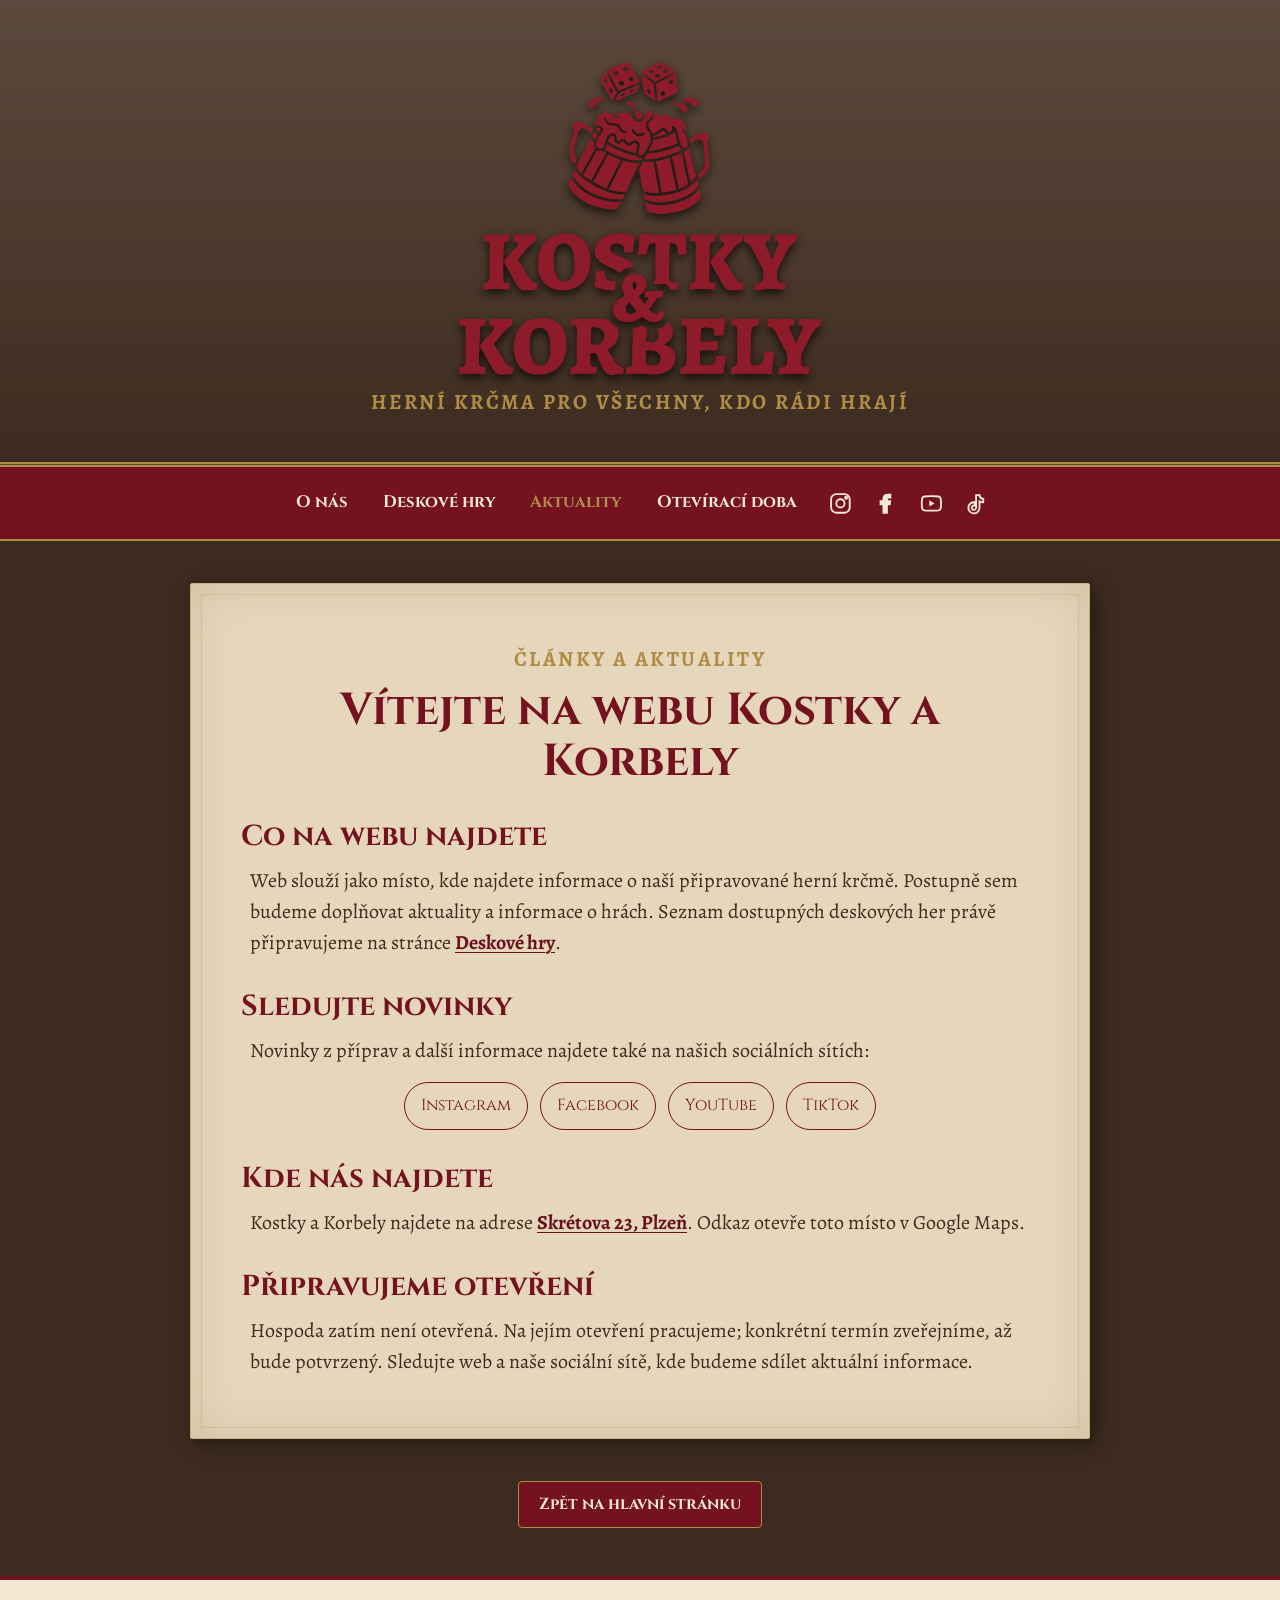
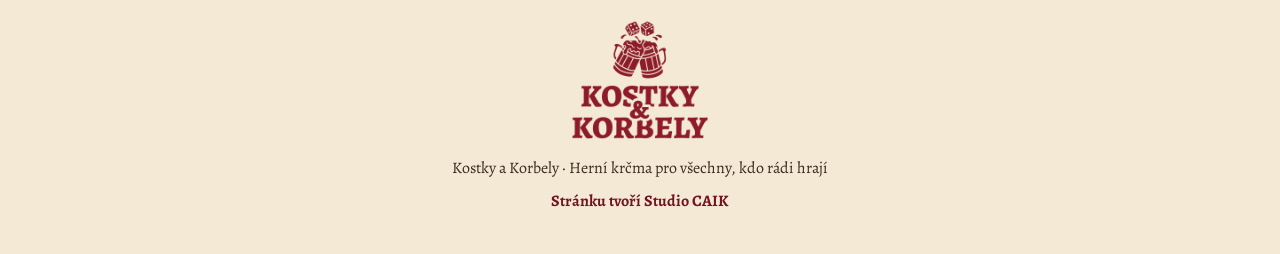
==== aktuality.html @ 13aeaba5 "feat(web): expand KaK site with pages and map" ====
<!DOCTYPE html>
<html lang="cs">
<head>
    <meta charset="UTF-8">
    <meta name="viewport" content="width=device-width, initial-scale=1.0">
    <meta name="description" content="Aktuality a informace o webu, sociálních sítích a přípravách herní krčmy Kostky a Korbely.">
    <title>Aktuality | Kostky a Korbely</title>
    <link rel="stylesheet" href="style.css">
    <link rel="preconnect" href="https://fonts.googleapis.com">
    <link rel="preconnect" href="https://fonts.gstatic.com" crossorigin>
    <link href="https://fonts.googleapis.com/css2?family=Alegreya:ital,wght@0,400..900;1,400..900&family=Alegreya+SC:wght@400;700&family=Cinzel:wght@400;700;900&display=swap" rel="stylesheet">
</head>
<body>
    <header class="site-header">
        <a class="logo-frame logo-link" href="index.html" aria-label="Kostky a Korbely – hlavní stránka">
            <img src="assets/images/kak-logo-new.png" alt="Logo Kostky a Korbely" class="main-logo">
        </a>
        <p class="header-subtitle">Herní krčma pro všechny, kdo rádi hrají</p>
    </header>

    <nav class="site-nav" aria-label="Hlavní navigace">
        <div class="nav-links">
            <a href="index.html#o-nas">O nás</a>
            <a href="deskovky.html">Deskové hry</a>
            <a href="aktuality.html" aria-current="page">Aktuality</a>
            <a href="index.html#oteviraci-doba">Otevírací doba</a>
        </div>
        <div class="nav-socials" aria-label="Sociální sítě">
            <a href="https://www.instagram.com/kostkyakorbely/" target="_blank" rel="noopener noreferrer" aria-label="Instagram" title="Instagram"><svg viewBox="0 0 24 24" aria-hidden="true"><rect x="3" y="3" width="18" height="18" rx="5"></rect><circle cx="12" cy="12" r="4"></circle><circle cx="17.5" cy="6.5" r="1"></circle></svg></a>
            <a href="https://www.facebook.com/people/Kostky-a-korbely/61594468944132/" target="_blank" rel="noopener noreferrer" aria-label="Facebook" title="Facebook"><svg class="brand-icon" viewBox="0 0 24 24" aria-hidden="true"><path d="M13.5 21v-8h2.7l.4-3.1h-3.1V7.9c0-.9.3-1.5 1.6-1.5h1.7V3.6c-.3 0-1.3-.1-2.5-.1-2.5 0-4.2 1.5-4.2 4.3v2.1H7.3V13h2.8v8h3.4Z"></path></svg></a>
            <a href="https://www.youtube.com/@kostkyakorbely" target="_blank" rel="noopener noreferrer" aria-label="YouTube" title="YouTube"><svg viewBox="0 0 24 24" aria-hidden="true"><path d="M21 7.3a2.8 2.8 0 0 0-2-2C17.2 5 12 5 12 5s-5.2 0-7 .3a2.8 2.8 0 0 0-2 2A29 29 0 0 0 2.7 12 29 29 0 0 0 3 16.7a2.8 2.8 0 0 0 2 2c1.8.3 7 .3 7 .3s5.2 0 7-.3a2.8 2.8 0 0 0 2-2 29 29 0 0 0 .3-4.7A29 29 0 0 0 21 7.3Z"></path><path class="play" d="m10 9 5 3-5 3Z"></path></svg></a>
            <a href="https://www.tiktok.com/@kostkykorbely" target="_blank" rel="noopener noreferrer" aria-label="TikTok" title="TikTok"><svg viewBox="0 0 24 24" aria-hidden="true"><path d="M15 4c.2 2.2 1.4 3.5 3.6 3.7V11a8 8 0 0 1-3.6-1v6.2a5.4 5.4 0 1 1-4.7-5.3v3.3a2.1 2.1 0 1 0 1.4 2V4H15Z"></path></svg></a>
        </div>
    </nav>

    <main class="main-content subpage-content">
        <article class="paper-card article-card" aria-labelledby="article-title">
            <p class="section-label">Články a aktuality</p>
            <h1 id="article-title">Vítejte na webu Kostky a Korbely</h1>

            <h2>Co na webu najdete</h2>
            <p>Web slouží jako místo, kde najdete informace o naší připravované herní krčmě. Postupně sem budeme doplňovat aktuality a informace o hrách. Seznam dostupných deskových her právě připravujeme na stránce <a class="text-link" href="deskovky.html">Deskové hry</a>.</p>

            <h2>Sledujte novinky</h2>
            <p>Novinky z příprav a další informace najdete také na našich sociálních sítích:</p>
            <div class="social-links article-social-links" aria-label="Sociální sítě">
                <a href="https://www.instagram.com/kostkyakorbely/" target="_blank" rel="noopener noreferrer">Instagram</a>
                <a href="https://www.facebook.com/people/Kostky-a-korbely/61594468944132/" target="_blank" rel="noopener noreferrer">Facebook</a>
                <a href="https://www.youtube.com/@kostkyakorbely" target="_blank" rel="noopener noreferrer">YouTube</a>
                <a href="https://www.tiktok.com/@kostkykorbely" target="_blank" rel="noopener noreferrer">TikTok</a>
            </div>

            <h2>Kde nás najdete</h2>
            <p>Kostky a Korbely najdete na adrese <a class="text-link" href="https://www.google.com/maps/search/?api=1&amp;query=Skr%C3%A9tova%2023%2C%20Plze%C5%88" target="_blank" rel="noopener noreferrer">Skrétova 23, Plzeň</a>. Odkaz otevře toto místo v Google Maps.</p>

            <h2>Připravujeme otevření</h2>
            <p>Hospoda zatím není otevřená. Na jejím otevření pracujeme; konkrétní termín zveřejníme, až bude potvrzený. Sledujte web a naše sociální sítě, kde budeme sdílet aktuální informace.</p>
        </article>
        <p class="back-link"><a class="button" href="index.html">Zpět na hlavní stránku</a></p>
    </main>

    <footer class="site-footer">
        <img src="assets/images/kak-logo-new.png" alt="Kostky a Korbely" class="footer-logo">
        <p>Kostky a Korbely · Herní krčma pro všechny, kdo rádi hrají</p>
        <p class="creator-credit">Stránku tvoří Studio CAIK</p>
    </footer>
</body>
</html>
---- style.css ----
:root {
    --wood: #3d2b1f;
    --paper: #e6d7bc;
    --paper-light: #f4e9d5;
    --crimson: #741220;
    --gold: #b08d46;
    --ink: #3d2b1f;
    --heading: 'Cinzel', Georgia, serif;
    --text: 'Alegreya', Georgia, serif;
}

* { box-sizing: border-box; }
html { scroll-behavior: smooth; }
body {
    margin: 0;
    color: var(--ink);
    background-color: var(--wood);
    background-image:
        linear-gradient(rgba(61, 43, 31, .8), rgba(61, 43, 31, .8)),
        url('https://www.transparenttextures.com/patterns/wood-pattern.png');
    font: 1.25rem/1.55 var(--text);
}

.site-header {
    padding: 3rem 1.25rem 2.4rem;
    color: var(--paper-light);
    text-align: center;
    background-color: var(--wood);
    background-image:
        linear-gradient(rgba(244, 233, 213, .16), rgba(61, 43, 31, .34)),
        url('https://www.transparenttextures.com/patterns/wood-pattern.png');
    background-size: auto, auto;
    background-position: center;
    border-bottom: 5px double var(--gold);
    box-shadow: 0 10px 30px rgba(0,0,0,.5);
}
.logo-frame { display: block; width: min(400px, 80vw); margin: 0 auto; padding: 10px; }
.logo-link { text-decoration: none; }
.main-logo, .footer-logo { display: block; width: 100%; height: auto; }
.main-logo { filter: drop-shadow(0 4px 5px rgba(0,0,0,.72)); }
.header-subtitle, .section-label {
    margin: 0 0 .5rem;
    color: var(--gold);
    font: 700 1.3rem/1.3 'Alegreya SC', var(--text);
    letter-spacing: .12em;
    text-transform: uppercase;
}
h1, h2 { font-family: var(--heading); line-height: 1.15; }
h1 { margin: 0 0 1rem; color: var(--crimson); font-size: clamp(1.9rem, 4vw, 2.8rem); }
h2 { margin: 0 0 1rem; color: var(--crimson); font-size: clamp(1.6rem, 3.5vw, 2.25rem); }

.button {
    display: inline-block;
    padding: .8rem 1.25rem;
    color: var(--paper-light);
    background: var(--crimson);
    border: 1px solid var(--gold);
    border-radius: 4px;
    font: 700 1rem/1.2 var(--heading);
    text-align: center;
    text-decoration: none;
    transition: transform .2s ease, background .2s ease;
}
.button:hover, .button:focus-visible { transform: translateY(-2px); background: #95182b; }
.text-link { color: #68111d; font-weight: 700; text-decoration-thickness: 1px; text-underline-offset: .15em; }
.text-link:hover, .text-link:focus-visible { color: #95182b; }

.site-nav {
    position: sticky;
    top: 0;
    z-index: 10;
    display: flex;
    align-items: center;
    justify-content: center;
    gap: .5rem;
    min-height: 74px;
    padding: .45rem max(1rem, calc((100% - 1200px) / 2));
    background: var(--crimson);
    border-bottom: 2px solid var(--gold);
}
.nav-links { display: flex; justify-content: center; flex-wrap: wrap; gap: .1rem .35rem; }
.site-nav a { display: block; padding: .85rem .9rem; color: var(--paper-light); font-family: var(--heading); font-size: 1.04rem; font-weight: 700; text-decoration: none; }
.site-nav a:hover, .site-nav a:focus-visible, .site-nav a[aria-current="page"] { color: var(--gold); }
.nav-socials { display: flex; align-items: center; justify-content: center; gap: .2rem; }
.nav-socials a { padding: .55rem; line-height: 0; }
.nav-socials svg { width: 1.55rem; height: 1.55rem; fill: none; stroke: currentColor; stroke-width: 1.8; }
.nav-socials svg path:not(.play) { stroke: currentColor; }
.nav-socials svg .play { fill: currentColor; stroke: none; }
.nav-socials svg.brand-icon { fill: currentColor; stroke: none; }

.main-content { width: min(1100px, calc(100% - 2rem)); margin: 42px auto; }
.paper-card, .future-note, .quick-link-card { position: relative; background: var(--paper); background-image: url('https://www.transparenttextures.com/patterns/p6.png'); border: 1px solid #c4af83; box-shadow: 5px 5px 20px rgba(0,0,0,.4), inset 0 0 50px rgba(130,100,60,.2); }
.paper-card { margin-bottom: 42px; padding: clamp(1.5rem, 5vw, 3.1rem); border-radius: 2px; }
.paper-card::before, .future-note::before, .quick-link-card::before { content: ''; position: absolute; inset: 10px; border: 1px solid rgba(130,100,60,.15); pointer-events: none; }
.paper-card p { max-width: 780px; margin: .75rem auto; }
.paper-card h2 { text-align: center; }
.paper-card .section-label { text-align: center; }
.paper-card a, .quick-link-card a { position: relative; }

.opening-notice {
    margin-bottom: 42px;
    padding: clamp(1.5rem, 4vw, 3rem);
    color: var(--paper-light);
    text-align: center;
    background: var(--crimson);
    border: 3px double var(--gold);
    border-radius: 4px;
    box-shadow: 5px 8px 24px rgba(0,0,0,.45);
}
.opening-notice h1 { margin-bottom: 1rem; color: var(--paper-light); font-size: clamp(1.8rem, 5vw, 2.8rem); }
.opening-notice p { max-width: 780px; margin: .75rem auto; }
.opening-notice .notice-badge {
    margin-bottom: .8rem;
    color: var(--gold);
    font: 700 1.05rem/1.3 'Alegreya SC', var(--text);
    letter-spacing: .12em;
    text-transform: uppercase;
}
.opening-notice-hours { padding-top: 1rem; border-top: 1px solid rgba(244,233,213,.45); }
.opening-notice-hours strong { color: #f4d486; }

.quick-links { display: grid; grid-template-columns: repeat(2, minmax(0, 1fr)); gap: 1.25rem; margin-bottom: 42px; }
.quick-link-card { padding: 2rem; text-align: center; }
.quick-link-card .section-label { margin-bottom: .4rem; }
.quick-link-card h2 { margin-bottom: .75rem; }
.quick-link-card p:not(.section-label) { margin: 0 auto 1.2rem; }

.games-area { margin-bottom: 42px; }
.section-heading {
    margin: 0 0 1.6rem;
    color: var(--paper-light);
    text-align: center;
    font-size: clamp(1.8rem, 4vw, 2.5rem);
}
.grid-container { display: flex; flex-wrap: wrap; gap: 20px; }
.game-item {
    position: relative;
    display: flex;
    flex: 1 1 280px;
    min-width: 0;
    min-height: 420px;
    align-items: flex-end;
    overflow: hidden;
    background-position: center;
    background-size: cover;
    border: 2px solid var(--gold);
    border-radius: 6px;
    box-shadow: 0 8px 20px rgba(0,0,0,.6);
    transition: transform .3s ease, box-shadow .3s ease;
}
.game-item.featured-boardgames { flex-basis: 100%; min-height: 380px; border-width: 3px; background-image: url('assets/images/iterier.png'); }
.game-item-dnd { background-image: url('assets/images/D.png'); }
.game-item-cards { background-image: url('assets/images/mtg.jpg'); }
.game-item-wargaming { background-image: url('assets/images/wh.jpg'); }
.game-item:hover { transform: translateY(-6px); box-shadow: 0 15px 30px rgba(0,0,0,.8); }
.game-content {
    width: 100%;
    padding: 25px 20px;
    color: var(--paper-light);
    text-align: center;
    background: rgba(116,18,32,.95);
    border-top: 2px solid var(--gold);
    transform: translateY(calc(100% - 112px));
    transition: transform .4s ease-in-out;
}
.game-content h3 { margin: 0 0 10px; color: var(--paper-light); font: 700 1.6rem/1.2 var(--heading); }
.game-content p { margin: 0; font-size: 1.2rem; line-height: 1.45; opacity: 0; transition: opacity .4s ease-in-out; }
.game-item:hover .game-content, .game-item:focus-within .game-content { transform: translateY(0); }
.game-item:hover .game-content p, .game-item:focus-within .game-content p { opacity: 1; }

.map-card { text-align: center; }
.map-address { margin-bottom: 1.2rem !important; }
.map-frame {
    width: min(100%, 520px);
    aspect-ratio: 1 / 1;
    margin: 0 auto 1.25rem;
    overflow: hidden;
    border: 3px solid var(--gold);
    box-shadow: 0 6px 18px rgba(0,0,0,.35);
}
.map-frame iframe { display: block; width: 100%; height: 100%; border: 0; }
.map-button { margin-top: .1rem; }

.hours-card { text-align: center; }
.notice { font-style: italic; }
.hours-list { max-width: 540px; margin: 1.5rem auto 0; }
.hours-list div { display: flex; justify-content: space-between; gap: 1rem; padding: .55rem 0; border-bottom: 1px dotted rgba(52,38,28,.4); }
.hours-list dt { font-weight: 700; }
.hours-list dd { margin: 0; }

.social-section { padding: 2.2rem 1rem; margin-bottom: 32px; color: var(--paper-light); text-align: center; }
.social-section h2 { color: var(--paper-light); }
.social-section p { max-width: 650px; margin: 0 auto 1.25rem; }
.social-links { display: flex; justify-content: center; flex-wrap: wrap; gap: .75rem; }
.social-links a { display: inline-block; padding: .65rem 1rem; color: var(--paper-light); border: 1px solid var(--gold); border-radius: 999px; font-family: var(--heading); font-size: 1rem; text-decoration: none; }
.social-links a:hover, .social-links a:focus-visible { color: var(--gold); }

.subpage-content { min-height: 40vh; }
.placeholder-card { text-align: center; padding-top: clamp(3rem, 8vw, 5rem); padding-bottom: clamp(3rem, 8vw, 5rem); }
.placeholder-card h1 { margin-bottom: 1.2rem; }
.placeholder-card p:not(.section-label) { margin: 0 auto 1.5rem; }
.article-card { max-width: 900px; margin-right: auto; margin-left: auto; }
.article-card h1 { text-align: center; margin-bottom: 2rem; }
.article-card h2 { margin: 2rem 0 .6rem; text-align: left; font-size: clamp(1.35rem, 3vw, 1.8rem); }
.article-card h2:first-of-type { margin-top: 1rem; }
.article-social-links { margin: 1rem 0 1.5rem; }
.article-social-links a { color: var(--crimson); border-color: var(--crimson); }
.article-social-links a:hover, .article-social-links a:focus-visible { color: #95182b; }
.back-link { margin: 0 0 3rem; text-align: center; }

.site-footer { padding: 2.5rem 1rem; color: var(--ink); text-align: center; background: var(--paper-light); border-top: 4px solid var(--crimson); }
.footer-logo { width: min(190px, 55vw); max-height: 120px; margin: 0 auto 1rem; object-fit: contain; }
.site-footer p { margin: 0; font-size: 1rem; }
.site-footer .creator-credit { margin-top: .5rem; color: var(--crimson); font-weight: 700; }

@media (max-width: 760px) {
    body { font-size: 1.15rem; }
    .site-header { padding: 2rem 1rem 1.5rem; }
    .site-nav { position: relative; flex-direction: column; gap: .1rem; padding: .35rem .75rem; }
    .nav-links { width: 100%; flex-direction: column; align-items: stretch; gap: 0; }
    .site-nav a { padding: .55rem .75rem; text-align: center; white-space: normal; }
    .nav-socials { padding-bottom: .25rem; }
    .quick-links { grid-template-columns: 1fr; }
    .paper-card { margin-bottom: 30px; }
    .game-item, .game-item.featured-boardgames { min-height: 360px; }
    .game-content { transform: translateY(0); }
    .game-content p { opacity: 1; font-size: 1.08rem; }
    .hours-list div { font-size: 1rem; }
}

@media (prefers-reduced-motion: reduce) {
    html { scroll-behavior: auto; }
    *, *::before, *::after { transition-duration: .01ms !important; }
}

:focus-visible { outline: 3px solid var(--gold); outline-offset: 3px; }
.hours-list dt, .hours-list dd { overflow-wrap: anywhere; }
[id] { scroll-margin-top: 5rem; }
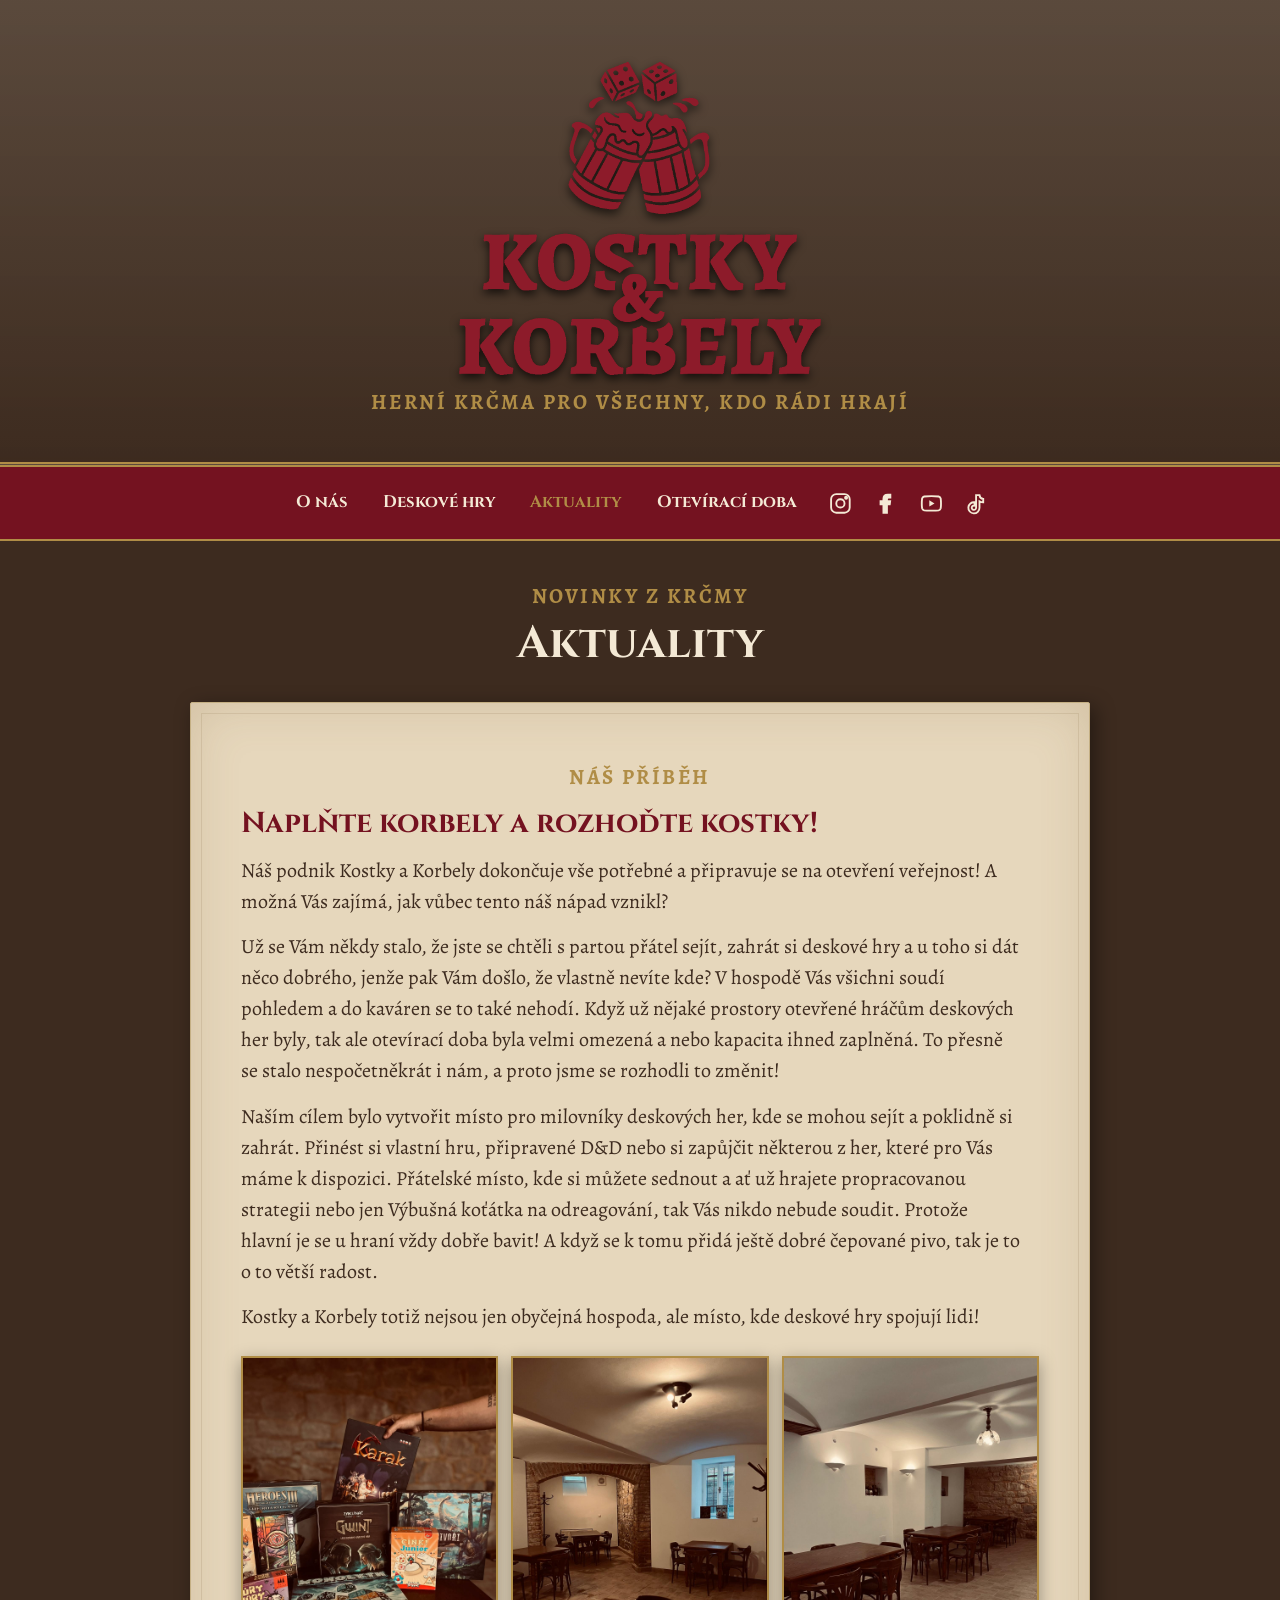
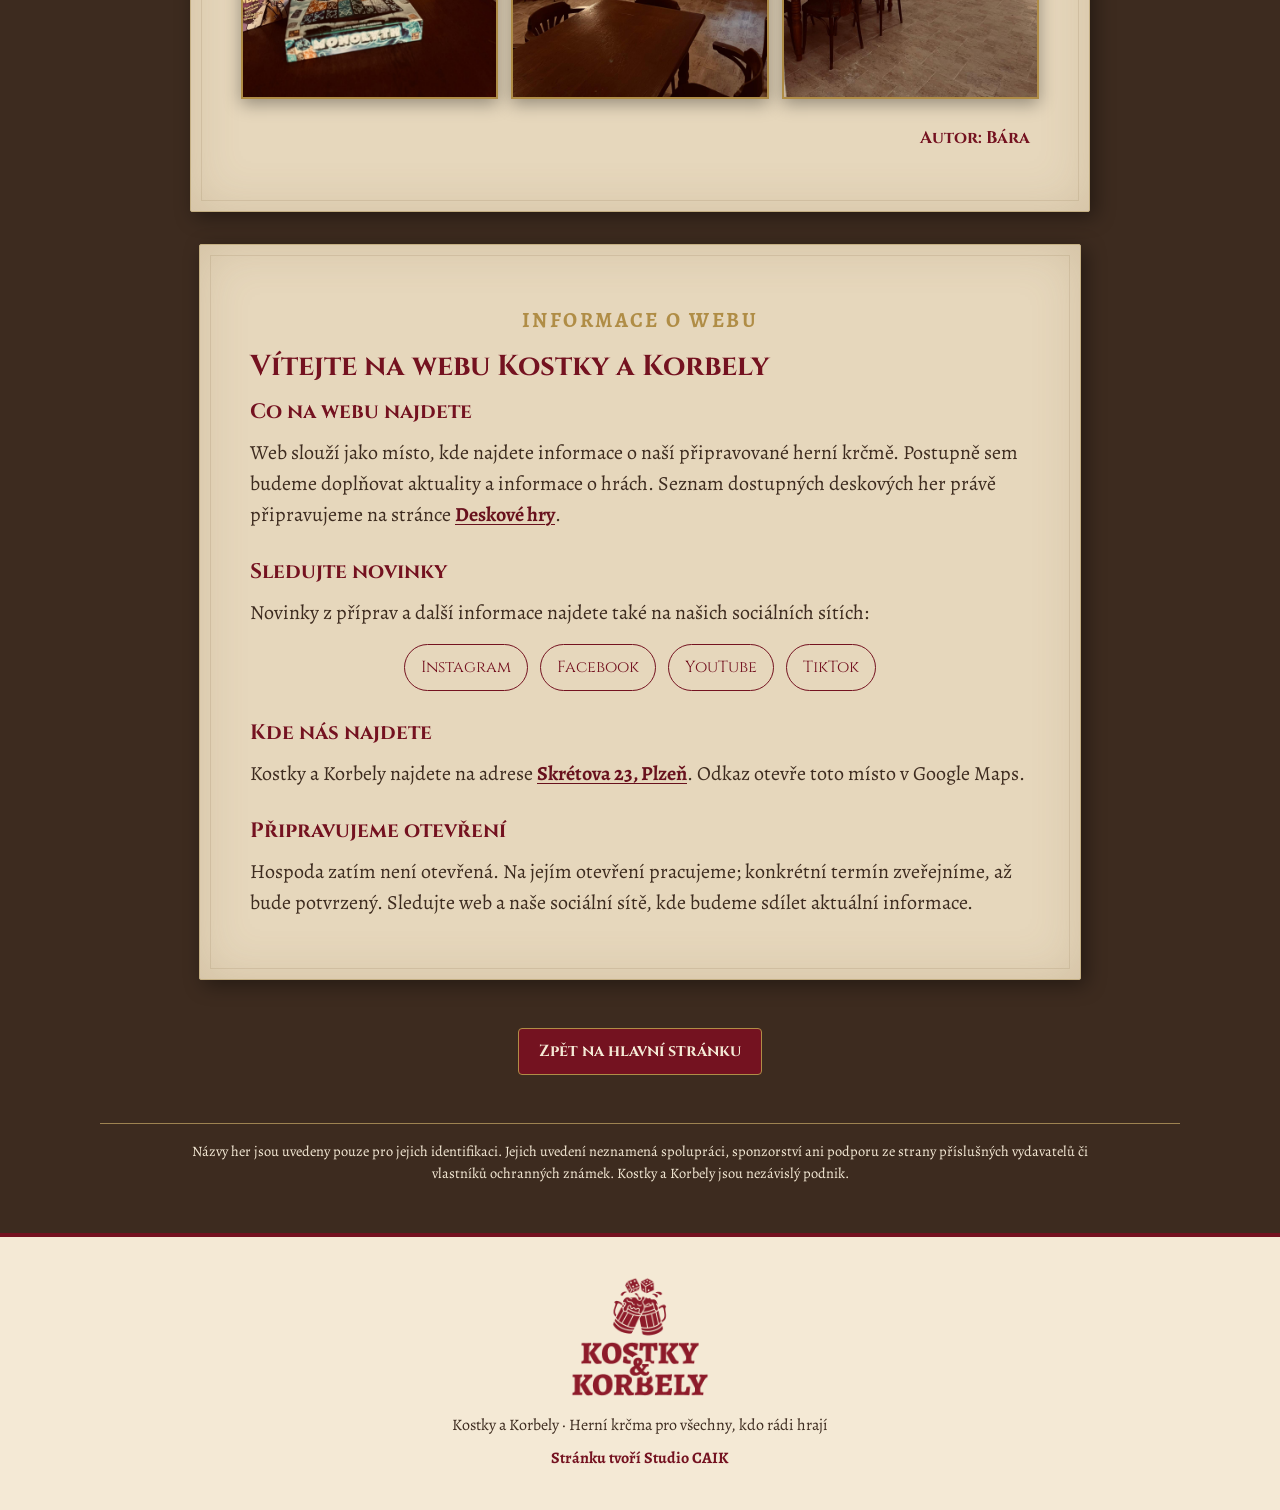
==== commit 499de77d: "feat(site): add searchable game catalogue" ====
--- a/aktuality.html
+++ b/aktuality.html
@@ -1,16 +1,20 @@
 <!DOCTYPE html>
 <html lang="cs">
 <head>
+    <!-- Kódování, mobilní zobrazení, popis a název stránky. -->
     <meta charset="UTF-8">
     <meta name="viewport" content="width=device-width, initial-scale=1.0">
-    <meta name="description" content="Aktuality a informace o webu, sociálních sítích a přípravách herní krčmy Kostky a Korbely.">
+    <meta name="description" content="Aktuality a příběhy z příprav herní krčmy Kostky a Korbely v Plzni.">
     <title>Aktuality | Kostky a Korbely</title>
+
+    <!-- Společné styly a písma používaná na webu. -->
     <link rel="stylesheet" href="style.css">
     <link rel="preconnect" href="https://fonts.googleapis.com">
     <link rel="preconnect" href="https://fonts.gstatic.com" crossorigin>
     <link href="https://fonts.googleapis.com/css2?family=Alegreya:ital,wght@0,400..900;1,400..900&family=Alegreya+SC:wght@400;700&family=Cinzel:wght@400;700;900&display=swap" rel="stylesheet">
 </head>
 <body>
+    <!-- Hlavička s logem a sloganem webu. -->
     <header class="site-header">
         <a class="logo-frame logo-link" href="index.html" aria-label="Kostky a Korbely – hlavní stránka">
             <img src="assets/images/kak-logo-new.png" alt="Logo Kostky a Korbely" class="main-logo">
@@ -18,13 +22,17 @@
         <p class="header-subtitle">Herní krčma pro všechny, kdo rádi hrají</p>
     </header>
 
+    <!-- Navigace mezi stránkami webu a odkazy na sociální sítě. -->
     <nav class="site-nav" aria-label="Hlavní navigace">
+        <!-- Odkazy na hlavní stránku a další podstránky. -->
         <div class="nav-links">
             <a href="index.html#o-nas">O nás</a>
             <a href="deskovky.html">Deskové hry</a>
             <a href="aktuality.html" aria-current="page">Aktuality</a>
             <a href="index.html#oteviraci-doba">Otevírací doba</a>
         </div>
+
+        <!-- Odkazy na sociální sítě. -->
         <div class="nav-socials" aria-label="Sociální sítě">
             <a href="https://www.instagram.com/kostkyakorbely/" target="_blank" rel="noopener noreferrer" aria-label="Instagram" title="Instagram"><svg viewBox="0 0 24 24" aria-hidden="true"><rect x="3" y="3" width="18" height="18" rx="5"></rect><circle cx="12" cy="12" r="4"></circle><circle cx="17.5" cy="6.5" r="1"></circle></svg></a>
             <a href="https://www.facebook.com/people/Kostky-a-korbely/61594468944132/" target="_blank" rel="noopener noreferrer" aria-label="Facebook" title="Facebook"><svg class="brand-icon" viewBox="0 0 24 24" aria-hidden="true"><path d="M13.5 21v-8h2.7l.4-3.1h-3.1V7.9c0-.9.3-1.5 1.6-1.5h1.7V3.6c-.3 0-1.3-.1-2.5-.1-2.5 0-4.2 1.5-4.2 4.3v2.1H7.3V13h2.8v8h3.4Z"></path></svg></a>
@@ -33,32 +41,63 @@
         </div>
     </nav>
 
+    <!-- Přehled aktualit; nové články patří na začátek seznamu. -->
     <main class="main-content subpage-content">
-        <article class="paper-card article-card" aria-labelledby="article-title">
-            <p class="section-label">Články a aktuality</p>
-            <h1 id="article-title">Vítejte na webu Kostky a Korbely</h1>
+        <header class="news-page-heading">
+            <p class="section-label">Novinky z krčmy</p>
+            <h1>Aktuality</h1>
+        </header>
 
-            <h2>Co na webu najdete</h2>
-            <p>Web slouží jako místo, kde najdete informace o naší připravované herní krčmě. Postupně sem budeme doplňovat aktuality a informace o hrách. Seznam dostupných deskových her právě připravujeme na stránce <a class="text-link" href="deskovky.html">Deskové hry</a>.</p>
+        <section class="news-list" aria-label="Články a aktuality">
+            <!-- Úvodní příběh podniku s výběrem fotografií. -->
+            <article class="paper-card article-card news-article" aria-labelledby="story-title">
+                <p class="section-label">Náš příběh</p>
+                <h2 class="news-title" id="story-title">Naplňte korbely a rozhoďte kostky!</h2>
+                <div class="article-body">
+                    <p>Náš podnik Kostky a Korbely dokončuje vše potřebné a připravuje se na otevření veřejnost! A možná Vás zajímá, jak vůbec tento náš nápad vznikl?</p>
+                    <p>Už se Vám někdy stalo, že jste se chtěli s partou přátel sejít, zahrát si deskové hry a u toho si dát něco dobrého, jenže pak Vám došlo, že vlastně nevíte kde? V hospodě Vás všichni soudí pohledem a do kaváren se to také nehodí. Když už nějaké prostory otevřené hráčům deskových her byly, tak ale otevírací doba byla velmi omezená a nebo kapacita ihned zaplněná. To přesně se stalo nespočetněkrát i nám, a proto jsme se rozhodli to změnit!</p>
+                    <p>Naším cílem bylo vytvořit místo pro milovníky deskových her, kde se mohou sejít a poklidně si zahrát. Přinést si vlastní hru, připravené D&amp;D nebo si zapůjčit některou z her, které pro Vás máme k dispozici. Přátelské místo, kde si můžete sednout a ať už hrajete propracovanou strategii nebo jen Výbušná koťátka na odreagování, tak Vás nikdo nebude soudit. Protože hlavní je se u hraní vždy dobře bavit! A když se k tomu přidá ještě dobré čepované pivo, tak je to o to větší radost.</p>
+                    <p>Kostky a Korbely totiž nejsou jen obyčejná hospoda, ale místo, kde deskové hry spojují lidi!</p>
+                </div>
+                <!-- Fotografie článku a uvedení autora. -->
+                <div class="article-gallery" aria-label="Fotografie her a prostor Kostek a Korbelů">
+                    <img src="assets/images/kak_c_1.2.jpeg" alt="Deskové hry vystavené na stole, včetně Karaku, Gwentu a Monopoly.">
+                    <img src="assets/images/kak_c_1.3.jpeg" alt="Herní místnost s dřevěnými stoly a kamenným obloukem.">
+                    <img src="assets/images/kak_c_1.4.jpeg" alt="Herní místnost s dřevěnými stoly a židlemi u kamenné stěny.">
+                </div>
+                <p class="article-author">Autor: Bára</p>
+            </article>
 
-            <h2>Sledujte novinky</h2>
-            <p>Novinky z příprav a další informace najdete také na našich sociálních sítích:</p>
-            <div class="social-links article-social-links" aria-label="Sociální sítě">
-                <a href="https://www.instagram.com/kostkyakorbely/" target="_blank" rel="noopener noreferrer">Instagram</a>
-                <a href="https://www.facebook.com/people/Kostky-a-korbely/61594468944132/" target="_blank" rel="noopener noreferrer">Facebook</a>
-                <a href="https://www.youtube.com/@kostkyakorbely" target="_blank" rel="noopener noreferrer">YouTube</a>
-                <a href="https://www.tiktok.com/@kostkykorbely" target="_blank" rel="noopener noreferrer">TikTok</a>
-            </div>
+            <!-- Dosavadní informační článek zůstává v archivu aktualit. -->
+            <article class="paper-card article-card news-article" aria-labelledby="welcome-title">
+                <p class="section-label">Informace o webu</p>
+                <h2 class="news-title" id="welcome-title">Vítejte na webu Kostky a Korbely</h2>
+                <h3>Co na webu najdete</h3>
+                <p>Web slouží jako místo, kde najdete informace o naší připravované herní krčmě. Postupně sem budeme doplňovat aktuality a informace o hrách. Seznam dostupných deskových her právě připravujeme na stránce <a class="text-link" href="deskovky.html">Deskové hry</a>.</p>
+                <h3>Sledujte novinky</h3>
+                <p>Novinky z příprav a další informace najdete také na našich sociálních sítích:</p>
+                <div class="social-links article-social-links" aria-label="Sociální sítě">
+                    <a href="https://www.instagram.com/kostkyakorbely/" target="_blank" rel="noopener noreferrer">Instagram</a>
+                    <a href="https://www.facebook.com/people/Kostky-a-korbely/61594468944132/" target="_blank" rel="noopener noreferrer">Facebook</a>
+                    <a href="https://www.youtube.com/@kostkyakorbely" target="_blank" rel="noopener noreferrer">YouTube</a>
+                    <a href="https://www.tiktok.com/@kostkykorbely" target="_blank" rel="noopener noreferrer">TikTok</a>
+                </div>
+                <h3>Kde nás najdete</h3>
+                <p>Kostky a Korbely najdete na adrese <a class="text-link" href="https://www.google.com/maps/search/?api=1&amp;query=Skr%C3%A9tova%2023%2C%20Plze%C5%88" target="_blank" rel="noopener noreferrer">Skrétova 23, Plzeň</a>. Odkaz otevře toto místo v Google Maps.</p>
+                <h3>Připravujeme otevření</h3>
+                <p>Hospoda zatím není otevřená. Na jejím otevření pracujeme; konkrétní termín zveřejníme, až bude potvrzený. Sledujte web a naše sociální sítě, kde budeme sdílet aktuální informace.</p>
+            </article>
+        </section>
 
-            <h2>Kde nás najdete</h2>
-            <p>Kostky a Korbely najdete na adrese <a class="text-link" href="https://www.google.com/maps/search/?api=1&amp;query=Skr%C3%A9tova%2023%2C%20Plze%C5%88" target="_blank" rel="noopener noreferrer">Skrétova 23, Plzeň</a>. Odkaz otevře toto místo v Google Maps.</p>
-
-            <h2>Připravujeme otevření</h2>
-            <p>Hospoda zatím není otevřená. Na jejím otevření pracujeme; konkrétní termín zveřejníme, až bude potvrzený. Sledujte web a naše sociální sítě, kde budeme sdílet aktuální informace.</p>
-        </article>
         <p class="back-link"><a class="button" href="index.html">Zpět na hlavní stránku</a></p>
     </main>
 
+    <!-- Upozornění k názvům her a ochranným známkám. -->
+    <aside class="trademark-disclaimer" aria-label="Upozornění k ochranným známkám">
+        <p>Názvy her jsou uvedeny pouze pro jejich identifikaci. Jejich uvedení neznamená spolupráci, sponzorství ani podporu ze strany příslušných vydavatelů či vlastníků ochranných známek. Kostky a Korbely jsou nezávislý podnik.</p>
+    </aside>
+
+    <!-- Patička stránky. -->
     <footer class="site-footer">
         <img src="assets/images/kak-logo-new.png" alt="Kostky a Korbely" class="footer-logo">
         <p>Kostky a Korbely · Herní krčma pro všechny, kdo rádi hrají</p>
--- a/style.css
+++ b/style.css
@@ -1,16 +1,22 @@
+/* Globální proměnné vzhledu webu; v dalších pravidlech se používají přes var(...). */
 :root {
-    --wood: #3d2b1f;
-    --paper: #e6d7bc;
-    --paper-light: #f4e9d5;
-    --crimson: #741220;
-    --gold: #b08d46;
-    --ink: #3d2b1f;
-    --heading: 'Cinzel', Georgia, serif;
-    --text: 'Alegreya', Georgia, serif;
-}
-
+    --wood: #3d2b1f;        
+    --paper: #e6d7bc;       
+    --paper-light: #f4e9d5; 
+    --crimson: #741220;     
+    --gold: #b08d46;        
+    --ink: #3d2b1f;         
+
+    /* Písma; další názvy jsou záložní, pokud se první písmo nenačte. */
+    --heading: 'Cinzel', Georgia, serif; 
+    --text: 'Alegreya', Georgia, serif;  
+}
+
+/* Sjednocení výpočtu rozměrů prvků a plynulé posouvání na cílové sekce. */
 * { box-sizing: border-box; }
 html { scroll-behavior: smooth; }
+
+/* Výchozí vzhled celé stránky: barva textu, dřevěná textura a základní písmo. */
 body {
     margin: 0;
     color: var(--ink);
@@ -21,6 +27,7 @@
     font: 1.25rem/1.55 var(--text);
 }
 
+/* Horní hlavička s logem a dřevěným pozadím. */
 .site-header {
     padding: 3rem 1.25rem 2.4rem;
     color: var(--paper-light);
@@ -34,10 +41,14 @@
     border-bottom: 5px double var(--gold);
     box-shadow: 0 10px 30px rgba(0,0,0,.5);
 }
+
+/* Zarovnání loga a omezení jeho šířky podle dostupného místa. */
 .logo-frame { display: block; width: min(400px, 80vw); margin: 0 auto; padding: 10px; }
 .logo-link { text-decoration: none; }
 .main-logo, .footer-logo { display: block; width: 100%; height: auto; }
 .main-logo { filter: drop-shadow(0 4px 5px rgba(0,0,0,.72)); }
+
+/* Sdílený vzhled podtitulu hlavičky a drobných štítků sekcí. */
 .header-subtitle, .section-label {
     margin: 0 0 .5rem;
     color: var(--gold);
@@ -45,10 +56,13 @@
     letter-spacing: .12em;
     text-transform: uppercase;
 }
+
+/* Hierarchie nadpisů; velikosti se plynule přizpůsobují šířce obrazovky. */
 h1, h2 { font-family: var(--heading); line-height: 1.15; }
 h1 { margin: 0 0 1rem; color: var(--crimson); font-size: clamp(1.9rem, 4vw, 2.8rem); }
 h2 { margin: 0 0 1rem; color: var(--crimson); font-size: clamp(1.6rem, 3.5vw, 2.25rem); }
 
+/* Tlačítka a textové odkazy včetně stavů při najetí myší a klávesnicí. */
 .button {
     display: inline-block;
     padding: .8rem 1.25rem;
@@ -65,6 +79,7 @@
 .text-link { color: #68111d; font-weight: 700; text-decoration-thickness: 1px; text-underline-offset: .15em; }
 .text-link:hover, .text-link:focus-visible { color: #95182b; }
 
+/* Hlavní navigační lišta; na větších obrazovkách zůstává při posouvání nahoře. */
 .site-nav {
     position: sticky;
     top: 0;
@@ -78,6 +93,8 @@
     background: var(--crimson);
     border-bottom: 2px solid var(--gold);
 }
+
+/* Odkazy navigace a jejich skupina ikon sociálních sítí. */
 .nav-links { display: flex; justify-content: center; flex-wrap: wrap; gap: .1rem .35rem; }
 .site-nav a { display: block; padding: .85rem .9rem; color: var(--paper-light); font-family: var(--heading); font-size: 1.04rem; font-weight: 700; text-decoration: none; }
 .site-nav a:hover, .site-nav a:focus-visible, .site-nav a[aria-current="page"] { color: var(--gold); }
@@ -88,6 +105,7 @@
 .nav-socials svg .play { fill: currentColor; stroke: none; }
 .nav-socials svg.brand-icon { fill: currentColor; stroke: none; }
 
+/* Centrování hlavního obsahu a společný pergamenový vzhled informačních karet. */
 .main-content { width: min(1100px, calc(100% - 2rem)); margin: 42px auto; }
 .paper-card, .future-note, .quick-link-card { position: relative; background: var(--paper); background-image: url('https://www.transparenttextures.com/patterns/p6.png'); border: 1px solid #c4af83; box-shadow: 5px 5px 20px rgba(0,0,0,.4), inset 0 0 50px rgba(130,100,60,.2); }
 .paper-card { margin-bottom: 42px; padding: clamp(1.5rem, 5vw, 3.1rem); border-radius: 2px; }
@@ -97,6 +115,7 @@
 .paper-card .section-label { text-align: center; }
 .paper-card a, .quick-link-card a { position: relative; }
 
+/* Výrazné oznámení o stavu otevření hospody. */
 .opening-notice {
     margin-bottom: 42px;
     padding: clamp(1.5rem, 4vw, 3rem);
@@ -119,12 +138,14 @@
 .opening-notice-hours { padding-top: 1rem; border-top: 1px solid rgba(244,233,213,.45); }
 .opening-notice-hours strong { color: #f4d486; }
 
+/* Rychlé odkazy v kartách; na mobilu se skládají do jednoho sloupce. */
 .quick-links { display: grid; grid-template-columns: repeat(2, minmax(0, 1fr)); gap: 1.25rem; margin-bottom: 42px; }
 .quick-link-card { padding: 2rem; text-align: center; }
 .quick-link-card .section-label { margin-bottom: .4rem; }
 .quick-link-card h2 { margin-bottom: .75rem; }
 .quick-link-card p:not(.section-label) { margin: 0 auto 1.2rem; }
 
+/* Sekce her a její titulek nad ilustračními kartami. */
 .games-area { margin-bottom: 42px; }
 .section-heading {
     margin: 0 0 1.6rem;
@@ -132,6 +153,7 @@
     text-align: center;
     font-size: clamp(1.8rem, 4vw, 2.5rem);
 }
+/* Flexibilní rozložení herních karet, které se zalamuje podle šířky. */
 .grid-container { display: flex; flex-wrap: wrap; gap: 20px; }
 .game-item {
     position: relative;
@@ -148,11 +170,15 @@
     box-shadow: 0 8px 20px rgba(0,0,0,.6);
     transition: transform .3s ease, box-shadow .3s ease;
 }
-.game-item.featured-boardgames { flex-basis: 100%; min-height: 380px; border-width: 3px; background-image: url('assets/images/iterier.png'); }
+
+/* Každá herní karta dostává vlastní obrázek jako pozadí. */
+.game-item.featured-boardgames { flex-basis: 100%; min-height: 380px; border-width: 3px; background-image: url('assets/images/kak_dh.jpg'); }
 .game-item-dnd { background-image: url('assets/images/D.png'); }
 .game-item-cards { background-image: url('assets/images/mtg.jpg'); }
 .game-item-wargaming { background-image: url('assets/images/wh.jpg'); }
 .game-item:hover { transform: translateY(-6px); box-shadow: 0 15px 30px rgba(0,0,0,.8); }
+
+/* Textový panel karty je na desktopu částečně zasunutý a odkrývá se při najetí nebo fokusu. */
 .game-content {
     width: 100%;
     padding: 25px 20px;
@@ -168,6 +194,7 @@
 .game-item:hover .game-content, .game-item:focus-within .game-content { transform: translateY(0); }
 .game-item:hover .game-content p, .game-item:focus-within .game-content p { opacity: 1; }
 
+/* Mapa, adresa a rámeček pro vloženou mapu. */
 .map-card { text-align: center; }
 .map-address { margin-bottom: 1.2rem !important; }
 .map-frame {
@@ -181,6 +208,7 @@
 .map-frame iframe { display: block; width: 100%; height: 100%; border: 0; }
 .map-button { margin-top: .1rem; }
 
+/* Zarovnání a řádkové rozložení otevírací doby. */
 .hours-card { text-align: center; }
 .notice { font-style: italic; }
 .hours-list { max-width: 540px; margin: 1.5rem auto 0; }
@@ -188,6 +216,7 @@
 .hours-list dt { font-weight: 700; }
 .hours-list dd { margin: 0; }
 
+/* Závěrečná sekce sociálních sítí a štítky odkazů. */
 .social-section { padding: 2.2rem 1rem; margin-bottom: 32px; color: var(--paper-light); text-align: center; }
 .social-section h2 { color: var(--paper-light); }
 .social-section p { max-width: 650px; margin: 0 auto 1.25rem; }
@@ -195,6 +224,7 @@
 .social-links a { display: inline-block; padding: .65rem 1rem; color: var(--paper-light); border: 1px solid var(--gold); border-radius: 999px; font-family: var(--heading); font-size: 1rem; text-decoration: none; }
 .social-links a:hover, .social-links a:focus-visible { color: var(--gold); }
 
+/* Pomocné styly pro obsah podstránek, články a odkaz zpět. */
 .subpage-content { min-height: 40vh; }
 .placeholder-card { text-align: center; padding-top: clamp(3rem, 8vw, 5rem); padding-bottom: clamp(3rem, 8vw, 5rem); }
 .placeholder-card h1 { margin-bottom: 1.2rem; }
@@ -206,13 +236,32 @@
 .article-social-links { margin: 1rem 0 1.5rem; }
 .article-social-links a { color: var(--crimson); border-color: var(--crimson); }
 .article-social-links a:hover, .article-social-links a:focus-visible { color: #95182b; }
-.back-link { margin: 0 0 3rem; text-align: center; }
-
+.back-link { margin: 3rem 0; text-align: center; }
+
+/* Archiv aktualit s oddělenými pergamenovými kartami a úvodním nadpisem. */
+.news-page-heading { margin: 0 0 2rem; text-align: center; }
+.news-page-heading h1 { margin-bottom: 0; color: var(--paper-light); }
+.news-list { display: grid; gap: 2rem; }
+.news-article { margin-bottom: 0; }
+.news-title { text-align: center; }
+.news-article h3 { margin: 1.8rem 0 .5rem; color: var(--crimson); font: 700 1.3rem/1.25 var(--heading); }
+.news-article h3:first-of-type { margin-top: 1rem; }
+.article-body p { margin: .9rem 0; }
+
+/* Podpis autora uzavírá každý článek pod fotogalerií. */
+.article-author { margin: 1.5rem 0 0; color: var(--crimson); font: 700 1.05rem/1.3 var(--heading); text-align: right; }
+
+/* Fotogalerie článku: stejné portrétní proporce, zlaté rámečky a pružné sloupce. */
+.article-gallery { display: grid; grid-template-columns: repeat(3, minmax(0, 1fr)); gap: .85rem; margin: 1.5rem 0 1.8rem; }
+.article-gallery img { display: block; width: 100%; aspect-ratio: 3 / 4; object-fit: cover; border: 2px solid var(--gold); box-shadow: 0 5px 16px rgba(0,0,0,.35); }
+
+/* Patička stránky v kontrastním pergamenovém panelu. */
 .site-footer { padding: 2.5rem 1rem; color: var(--ink); text-align: center; background: var(--paper-light); border-top: 4px solid var(--crimson); }
 .footer-logo { width: min(190px, 55vw); max-height: 120px; margin: 0 auto 1rem; object-fit: contain; }
 .site-footer p { margin: 0; font-size: 1rem; }
 .site-footer .creator-credit { margin-top: .5rem; color: var(--crimson); font-weight: 700; }
 
+/* Úpravy rozložení pro úzké obrazovky a dotykové ovládání. */
 @media (max-width: 760px) {
     body { font-size: 1.15rem; }
     .site-header { padding: 2rem 1rem 1.5rem; }
@@ -228,11 +277,53 @@
     .hours-list div { font-size: 1rem; }
 }
 
+/* Respektuje systémové nastavení omezení pohybu a animací. */
 @media (prefers-reduced-motion: reduce) {
     html { scroll-behavior: auto; }
     *, *::before, *::after { transition-duration: .01ms !important; }
 }
 
+/* Viditelný fokus pro ovládání klávesnicí; dlouhé popisky se mohou zalomit. */
 :focus-visible { outline: 3px solid var(--gold); outline-offset: 3px; }
 .hours-list dt, .hours-list dd { overflow-wrap: anywhere; }
+/* Při přechodu na kotvu nechá prostor nad cílovou sekcí. */
 [id] { scroll-margin-top: 5rem; }
+
+/* Na telefonu se galerie zúží na dva sloupce a třetí snímek zůstane vycentrovaný. */
+@media (max-width: 760px) {
+    .article-gallery { grid-template-columns: repeat(2, minmax(0, 1fr)); gap: .65rem; }
+    .article-gallery img:last-child:nth-child(3) { grid-column: 1 / -1; width: calc(50% - .325rem); justify-self: center; }
+}
+
+/* Úvod katalogu, vyhledávání a souhrnný počet her. */
+.catalog-page { max-width: 1200px; }
+.catalog-intro { text-align: center; }
+.catalog-intro h1 { margin-bottom: .8rem; }
+.catalog-intro > p:not(.section-label) { max-width: 760px; margin: .75rem auto 1.25rem; }
+.catalog-search-label { display: block; margin: 1.2rem 0 .45rem; color: var(--crimson); font: 700 1rem/1.3 var(--heading); }
+.catalog-search { width: min(100%, 560px); padding: .8rem 1rem; color: var(--ink); background: var(--paper-light); border: 2px solid var(--gold); border-radius: 4px; font: 1rem/1.4 var(--text); }
+.catalog-search:focus-visible { outline: 3px solid var(--crimson); outline-offset: 2px; }
+.catalog-count { margin: .7rem auto 0 !important; color: var(--crimson); font-size: 1rem; font-weight: 700; }
+
+/* Abecední katalog v kartách s pergamenovým podkladem a zlatým detailem. */
+.game-catalog { display: grid; grid-template-columns: repeat(3, minmax(0, 1fr)); gap: 1rem; margin: 0; padding: 0; list-style: none; }
+.game-card { display: grid; grid-template-columns: 2rem minmax(0, 1fr); align-content: start; align-items: center; gap: .65rem; min-height: 76px; padding: 1rem; color: var(--ink); background: var(--paper); border: 1px solid #c4af83; border-left: 4px solid var(--gold); box-shadow: 3px 4px 12px rgba(0,0,0,.25); }
+.game-card[hidden] { display: none; }
+.game-index { display: grid; width: 1.85rem; height: 1.85rem; place-items: center; color: var(--paper-light); background: var(--crimson); border-radius: 50%; font: 700 .72rem/1 var(--heading); }
+.game-title { font: 700 1rem/1.35 var(--heading); overflow-wrap: anywhere; }
+.expansion-note { grid-column: 2; padding-top: .55rem; color: #5c4936; border-top: 1px dotted rgba(52,38,28,.4); font-size: .9rem; line-height: 1.4; }
+.catalog-empty { padding: 1rem; color: var(--paper-light); text-align: center; }
+
+/* Katalog přechází na méně sloupců, aby zůstaly názvy dobře čitelné. */
+@media (max-width: 900px) {
+    .game-catalog { grid-template-columns: repeat(2, minmax(0, 1fr)); }
+}
+@media (max-width: 600px) {
+    .game-catalog { grid-template-columns: 1fr; gap: .7rem; }
+    .game-card { min-height: 0; }
+    .catalog-search { font-size: 1rem; }
+}
+
+/* Stručné upozornění pod stránkami s fotografiemi her a cizími značkami. */
+.trademark-disclaimer { width: min(1080px, calc(100% - 32px)); margin: 0 auto 2rem; padding: 1rem 1.25rem; color: var(--paper-light); border-top: 1px solid rgba(239,204,122,.55); font-size: .9rem; line-height: 1.55; text-align: center; }
+.trademark-disclaimer p { max-width: 920px; margin: 0 auto; }
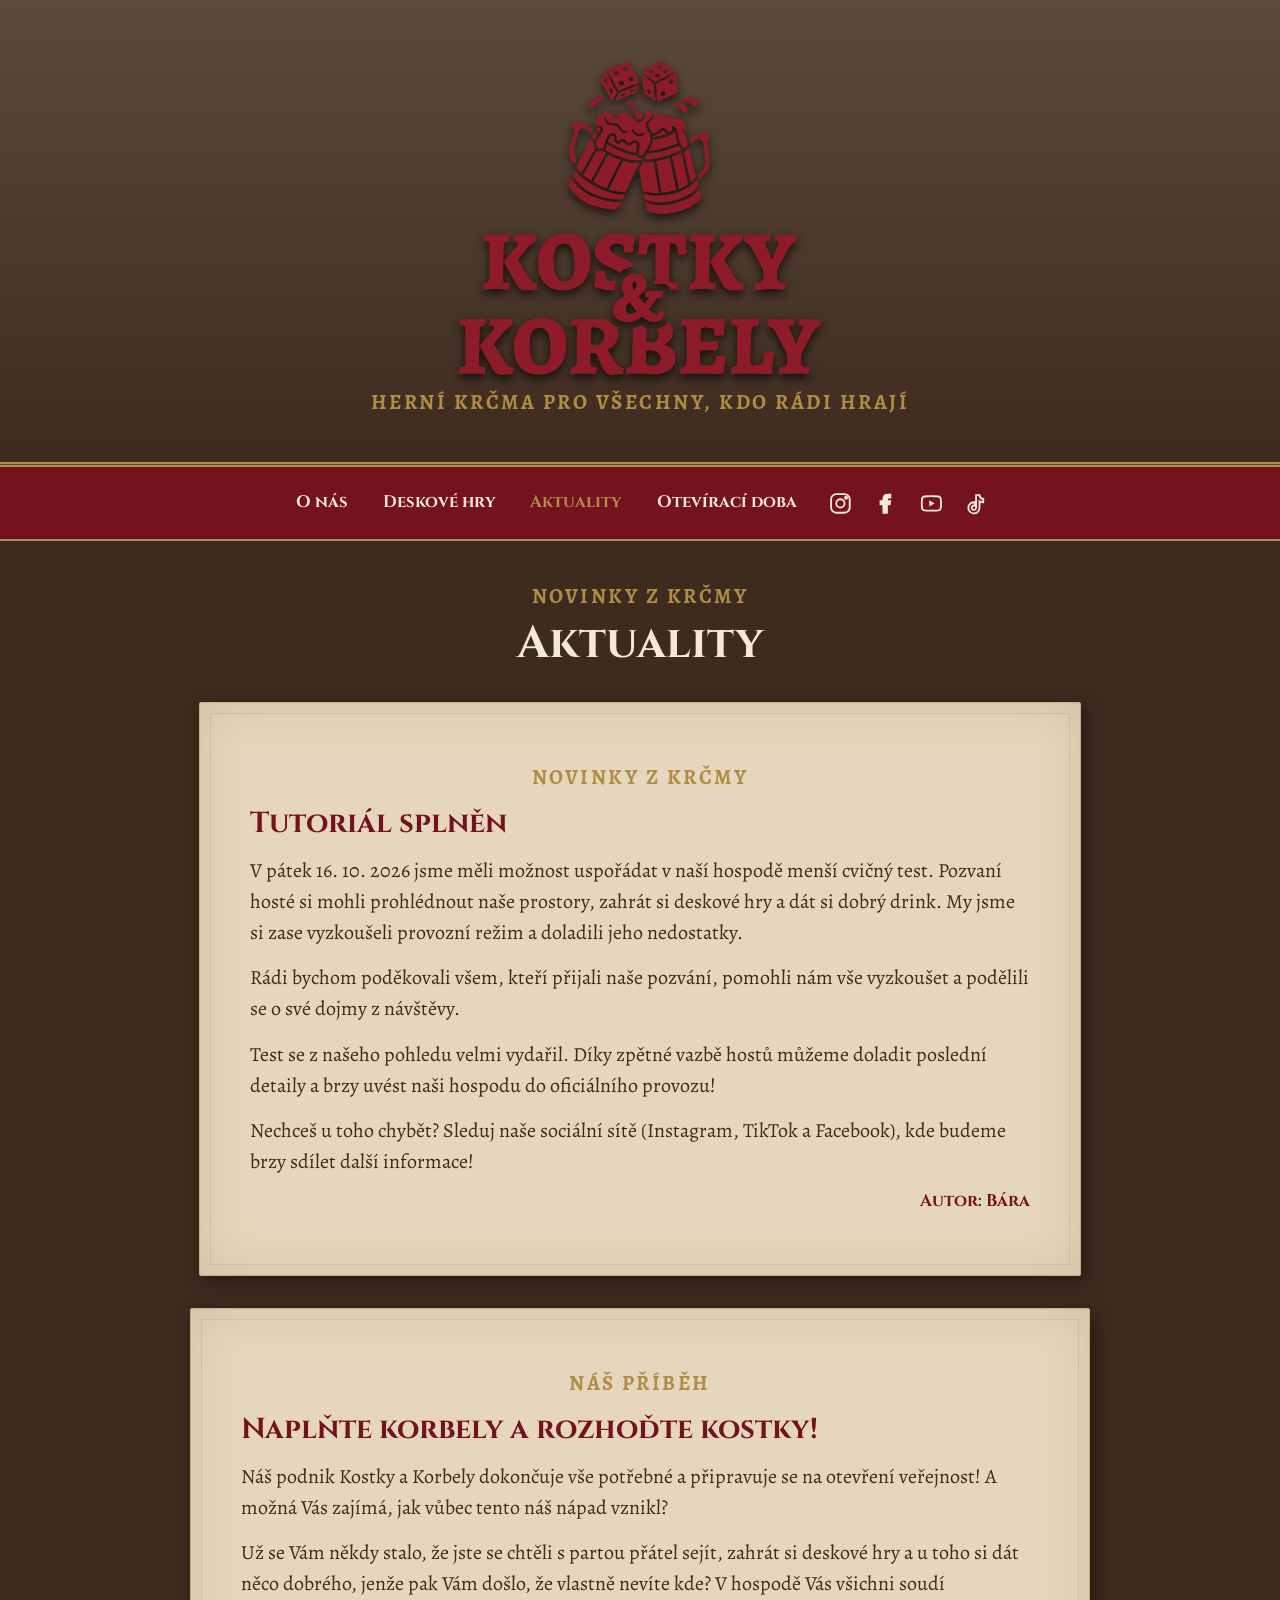
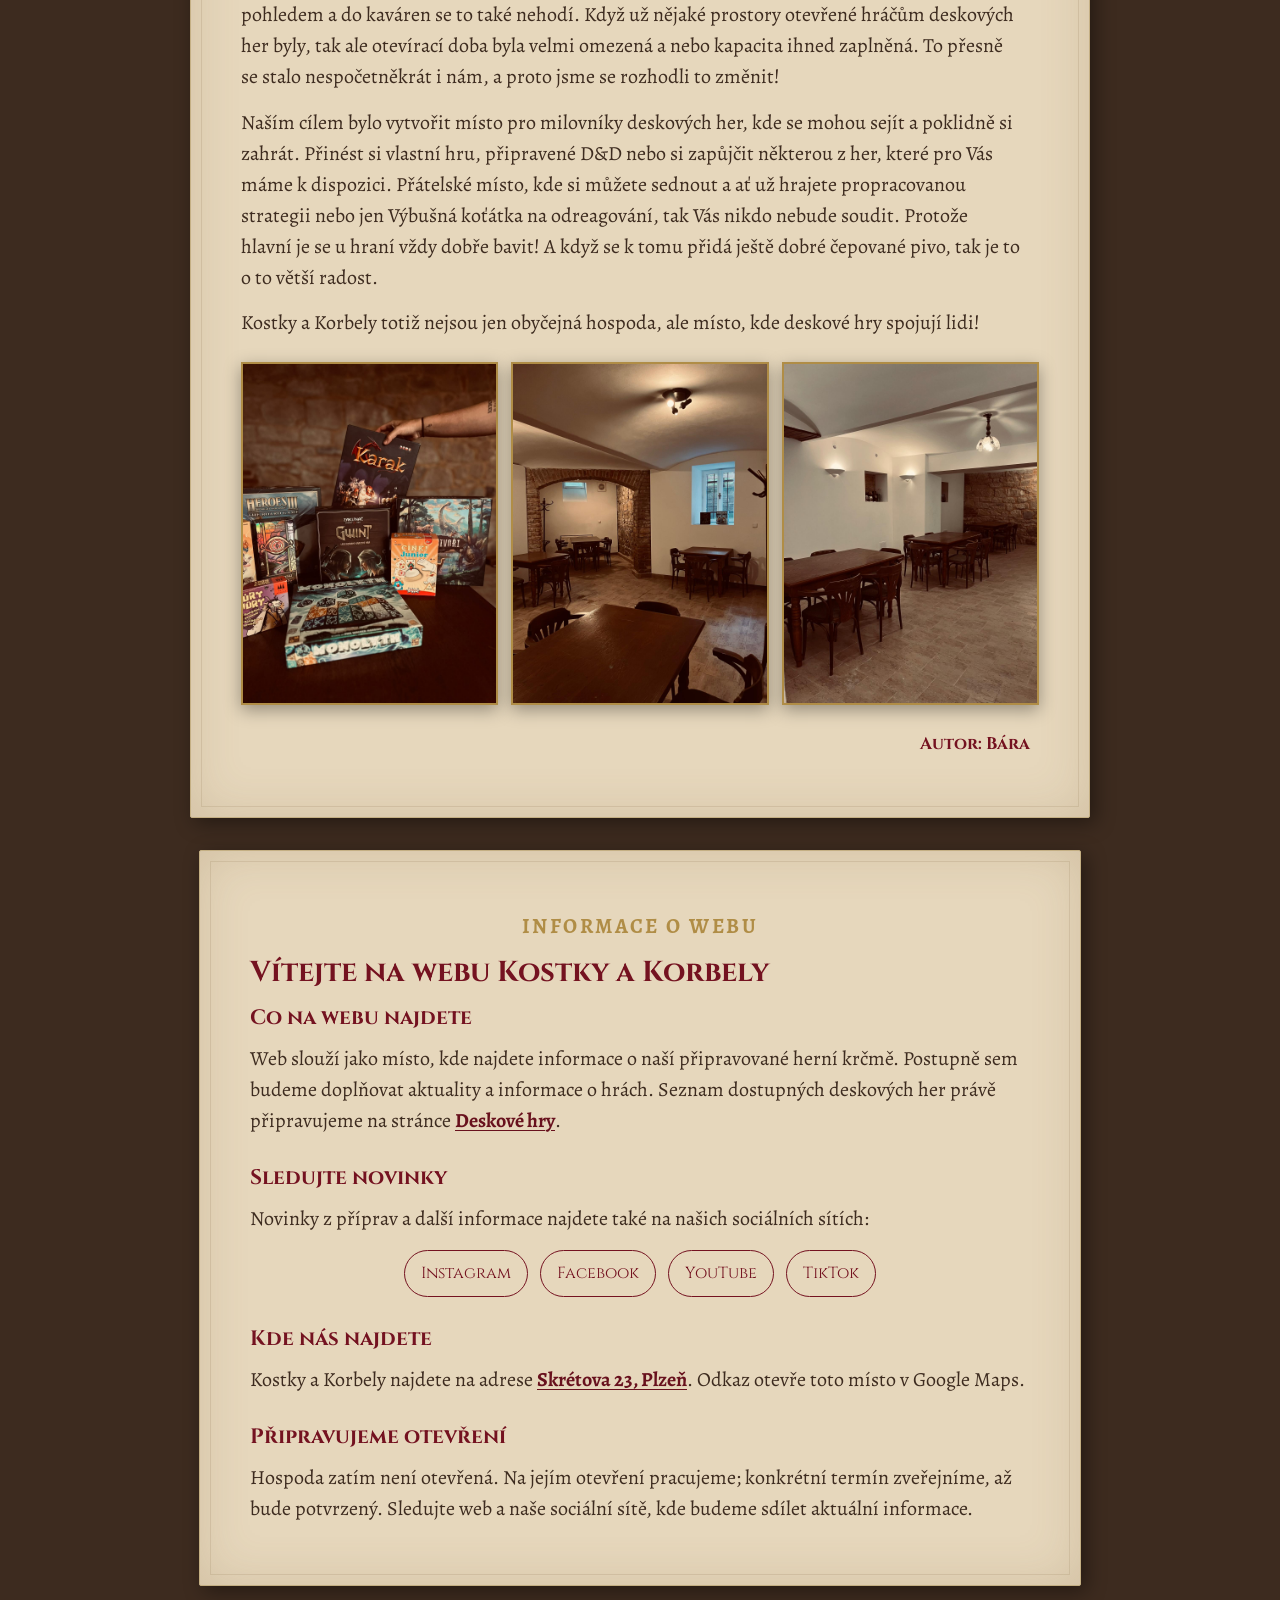
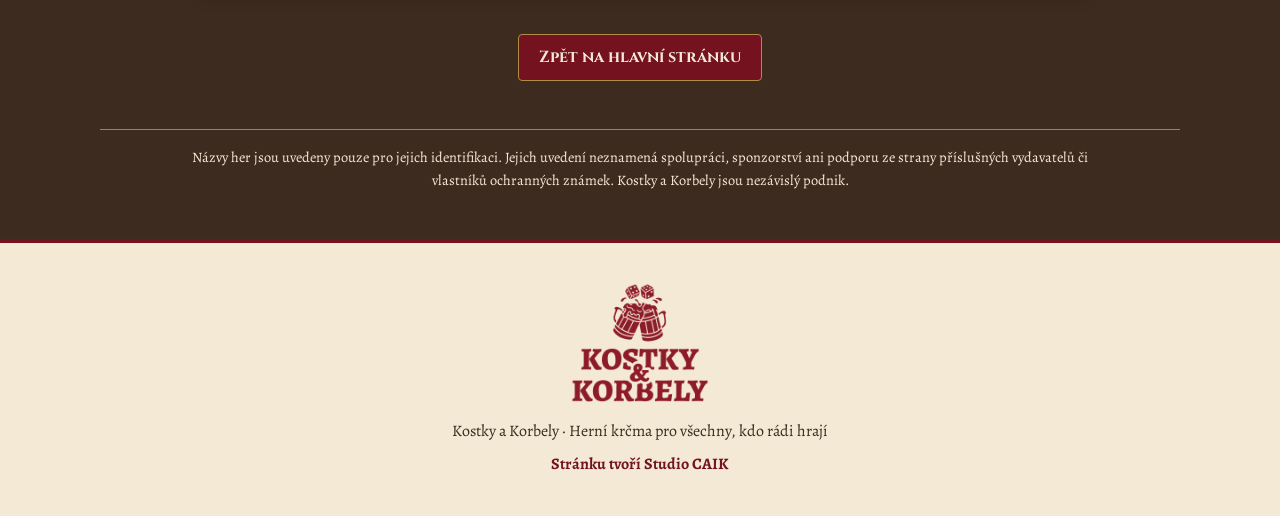
==== commit 3e4180fa: "Add article about successful trial run" ====
--- a/aktuality.html
+++ b/aktuality.html
@@ -49,6 +49,19 @@
         </header>
 
         <section class="news-list" aria-label="Články a aktuality">
+            <!-- Aktualita o cvičném testu provozu; článek je bez fotografie. -->
+            <article class="paper-card article-card news-article" aria-labelledby="test-title">
+                <p class="section-label">Novinky z krčmy</p>
+                <h2 class="news-title" id="test-title">Tutoriál splněn</h2>
+                <div class="article-body">
+                    <p>V pátek 16. 10. 2026 jsme měli možnost uspořádat v naší hospodě menší cvičný test. Pozvaní hosté si mohli prohlédnout naše prostory, zahrát si deskové hry a dát si dobrý drink. My jsme si zase vyzkoušeli provozní režim a doladili jeho nedostatky.</p>
+                    <p>Rádi bychom poděkovali všem, kteří přijali naše pozvání, pomohli nám vše vyzkoušet a podělili se o své dojmy z návštěvy.</p>
+                    <p>Test se z našeho pohledu velmi vydařil. Díky zpětné vazbě hostů můžeme doladit poslední detaily a brzy uvést naši hospodu do oficiálního provozu!</p>
+                    <p>Nechceš u toho chybět? Sleduj naše sociální sítě (Instagram, TikTok a Facebook), kde budeme brzy sdílet další informace!</p>
+                </div>
+                <p class="article-author">Autor: Bára</p>
+            </article>
+
             <!-- Úvodní příběh podniku s výběrem fotografií. -->
             <article class="paper-card article-card news-article" aria-labelledby="story-title">
                 <p class="section-label">Náš příběh</p>
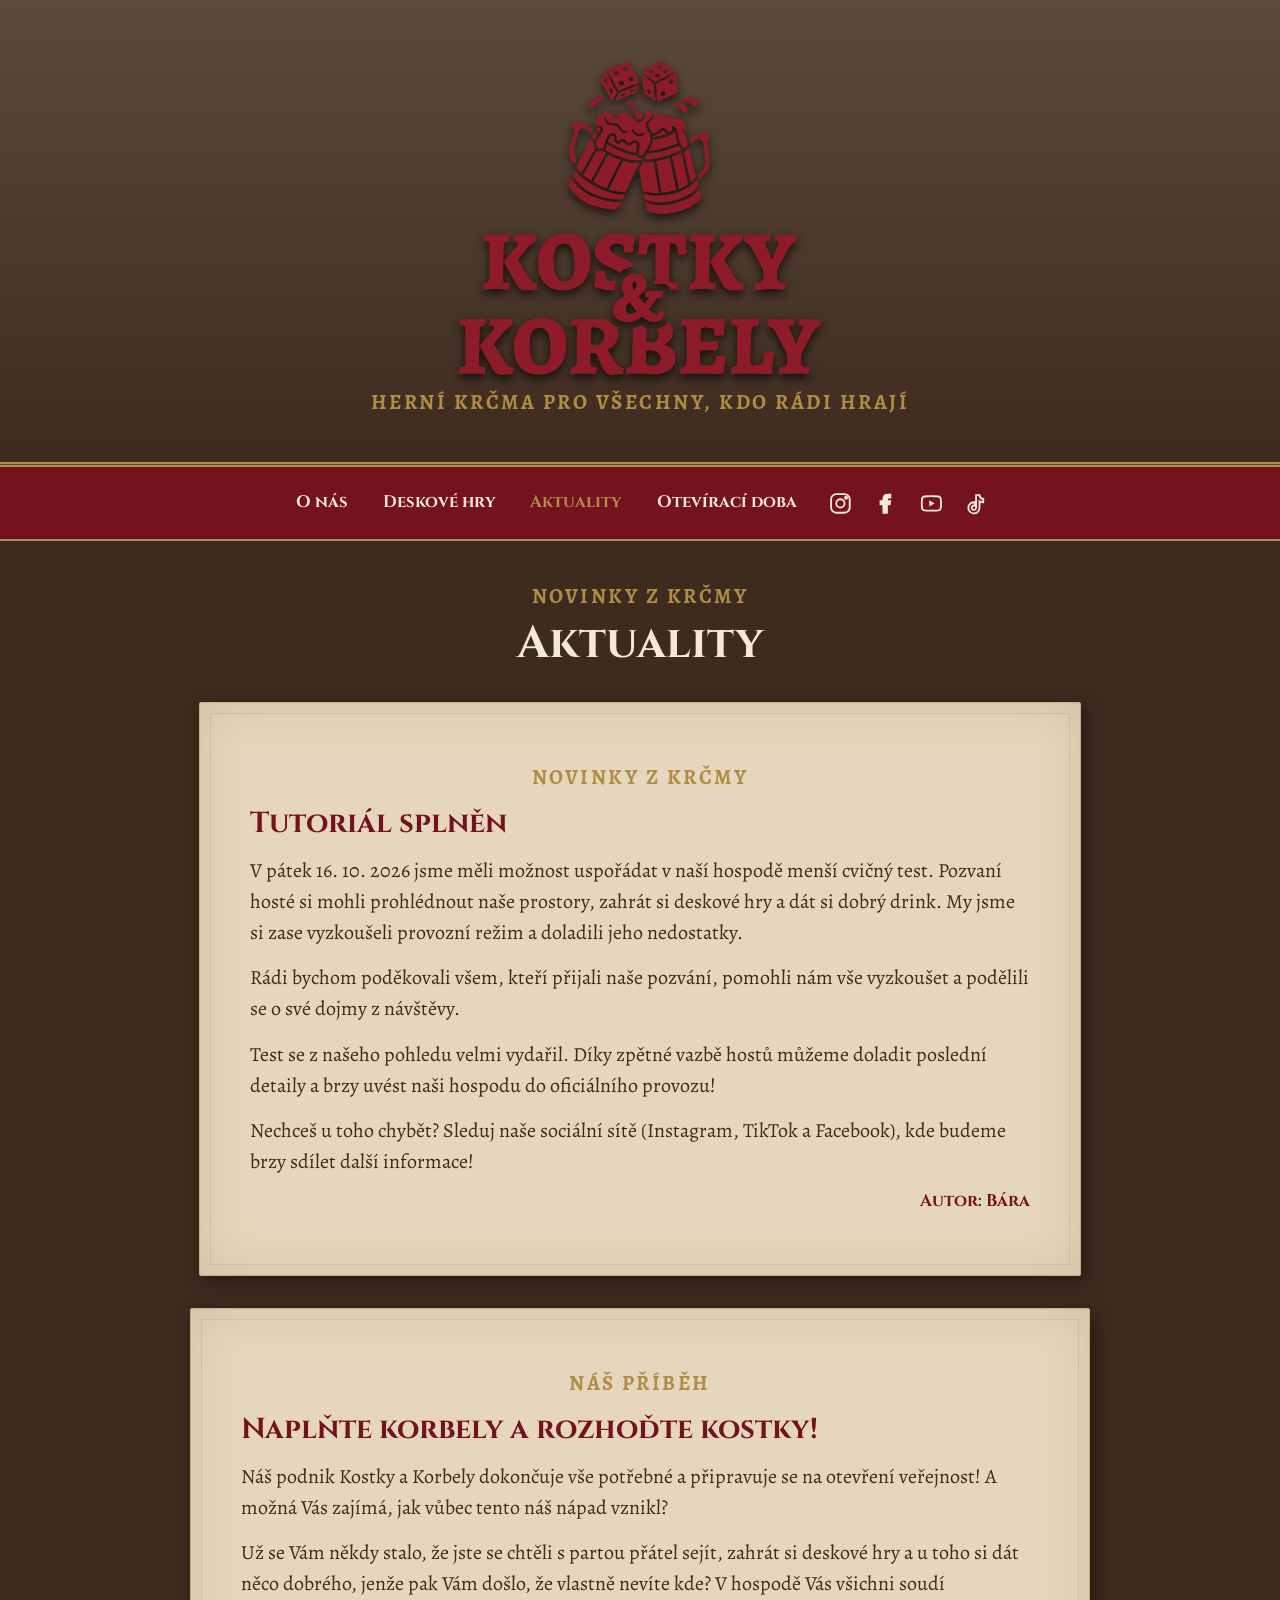
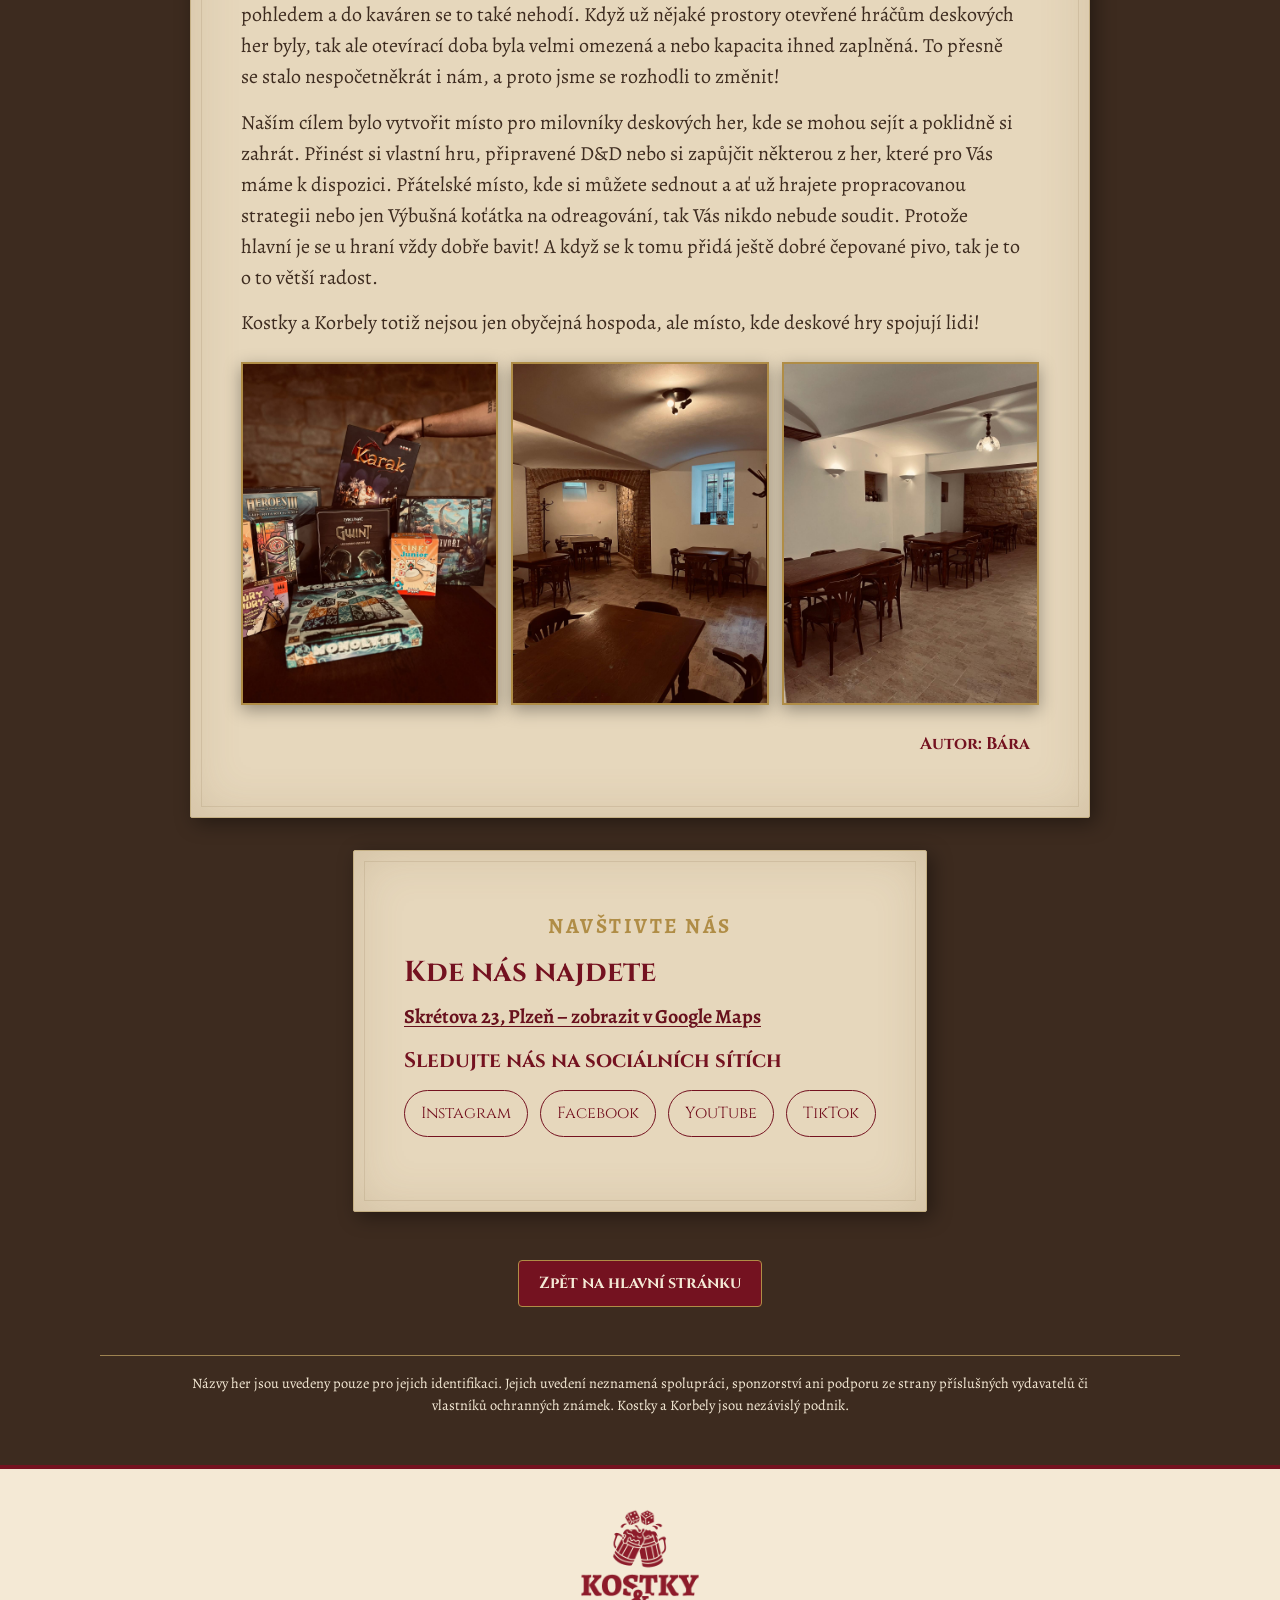
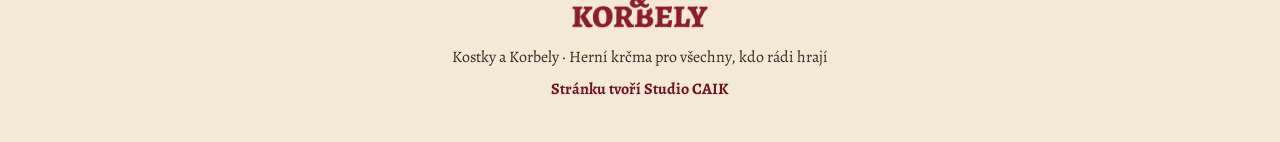
==== commit 6da433f9: "content: update KaK visitor info and menu link" ====
--- a/aktuality.html
+++ b/aktuality.html
@@ -4,7 +4,7 @@
     <!-- Kódování, mobilní zobrazení, popis a název stránky. -->
     <meta charset="UTF-8">
     <meta name="viewport" content="width=device-width, initial-scale=1.0">
-    <meta name="description" content="Aktuality a příběhy z příprav herní krčmy Kostky a Korbely v Plzni.">
+    <meta name="description" content="Aktuality a informace pro návštěvníky otevřené herní krčmy Kostky a Korbely v Plzni.">
     <title>Aktuality | Kostky a Korbely</title>
 
     <!-- Společné styly a písma používaná na webu. -->
@@ -81,24 +81,18 @@
                 <p class="article-author">Autor: Bára</p>
             </article>
 
-            <!-- Dosavadní informační článek zůstává v archivu aktualit. -->
-            <article class="paper-card article-card news-article" aria-labelledby="welcome-title">
-                <p class="section-label">Informace o webu</p>
-                <h2 class="news-title" id="welcome-title">Vítejte na webu Kostky a Korbely</h2>
-                <h3>Co na webu najdete</h3>
-                <p>Web slouží jako místo, kde najdete informace o naší připravované herní krčmě. Postupně sem budeme doplňovat aktuality a informace o hrách. Seznam dostupných deskových her právě připravujeme na stránce <a class="text-link" href="deskovky.html">Deskové hry</a>.</p>
-                <h3>Sledujte novinky</h3>
-                <p>Novinky z příprav a další informace najdete také na našich sociálních sítích:</p>
+            <!-- Adresa a sociální sítě podniku. -->
+            <article class="paper-card article-card news-article" aria-labelledby="location-title">
+                <p class="section-label">Navštivte nás</p>
+                <h2 class="news-title" id="location-title">Kde nás najdete</h2>
+                <p><a class="text-link" href="https://www.google.com/maps/search/?api=1&amp;query=Skr%C3%A9tova%2023%2C%20Plze%C5%88" target="_blank" rel="noopener noreferrer">Skrétova 23, Plzeň – zobrazit v Google Maps</a></p>
+                <h3>Sledujte nás na sociálních sítích</h3>
                 <div class="social-links article-social-links" aria-label="Sociální sítě">
                     <a href="https://www.instagram.com/kostkyakorbely/" target="_blank" rel="noopener noreferrer">Instagram</a>
                     <a href="https://www.facebook.com/people/Kostky-a-korbely/61594468944132/" target="_blank" rel="noopener noreferrer">Facebook</a>
                     <a href="https://www.youtube.com/@kostkyakorbely" target="_blank" rel="noopener noreferrer">YouTube</a>
                     <a href="https://www.tiktok.com/@kostkykorbely" target="_blank" rel="noopener noreferrer">TikTok</a>
                 </div>
-                <h3>Kde nás najdete</h3>
-                <p>Kostky a Korbely najdete na adrese <a class="text-link" href="https://www.google.com/maps/search/?api=1&amp;query=Skr%C3%A9tova%2023%2C%20Plze%C5%88" target="_blank" rel="noopener noreferrer">Skrétova 23, Plzeň</a>. Odkaz otevře toto místo v Google Maps.</p>
-                <h3>Připravujeme otevření</h3>
-                <p>Hospoda zatím není otevřená. Na jejím otevření pracujeme; konkrétní termín zveřejníme, až bude potvrzený. Sledujte web a naše sociální sítě, kde budeme sdílet aktuální informace.</p>
             </article>
         </section>
 
--- a/style.css
+++ b/style.css
@@ -135,8 +135,13 @@
     letter-spacing: .12em;
     text-transform: uppercase;
 }
-.opening-notice-hours { padding-top: 1rem; border-top: 1px solid rgba(244,233,213,.45); }
-.opening-notice-hours strong { color: #f4d486; }
+/* Úvodní sdělení o otevření krčmy a jeho hlavní text. */
+.opening-notice-intro { font-size: clamp(1.15rem, 2.5vw, 1.35rem); }
+.opening-notice .button { margin-top: 1rem; color: var(--crimson); background: var(--paper-light); }
+.opening-notice .button:hover, .opening-notice .button:focus-visible { color: var(--crimson); background: #f4d486; }
+
+/* Centrování textu a tlačítka v kartě jídelního a nápojového lístku. */
+.menu-card { text-align: center; }
 
 /* Rychlé odkazy v kartách; na mobilu se skládají do jednoho sloupce. */
 .quick-links { display: grid; grid-template-columns: repeat(2, minmax(0, 1fr)); gap: 1.25rem; margin-bottom: 42px; }
